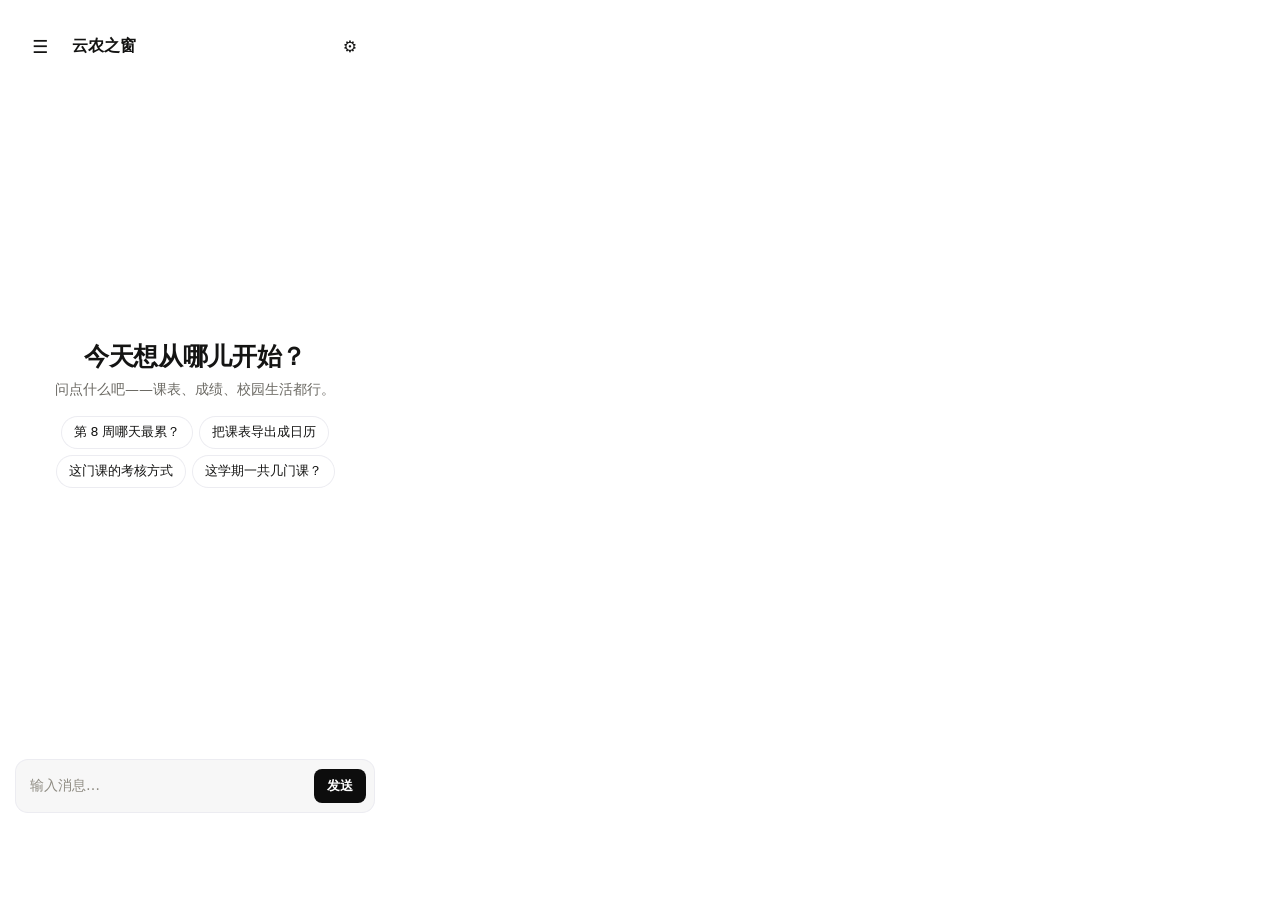
==== design/android-nav-mockups/phone.html @ ba13597c "design(android): 分层导航规格（手机无 rail + 全高抽屉 / 平板 rail 64 / 桌面平层）+ 视觉稿" ====
<!doctype html>
<html lang="zh-CN">
<head>
<meta charset="utf-8">
<title>Android 导航两态</title>
<style>
  *{box-sizing:border-box}
  html,body{margin:0;padding:0;overflow:hidden;background:#fff;
    font-family:"Microsoft YaHei UI","Segoe UI",system-ui,sans-serif}
  body[data-t="a"]{--canvas:#FFFFFF;--surface:#F7F7F7;--alt:#EFEFEF;--ink:#141413;--soft:#6C6A64;
    --faint:#8E8B82;--line:#E8E8E8;--accent:#0D0D0D;--chip:#FFFFFF;--chipRing:#ECECF1;--field:#F7F7F7;--fieldRing:#ECECF1}
  body[data-t="c"]{--canvas:#F5F4ED;--surface:#FAF9F5;--alt:#EFEEE4;--ink:#141413;--soft:#6C6A64;
    --faint:#8E8B82;--line:#E6DFD8;--accent:#A9583E;--chip:#FAF9F5;--chipRing:#E6DFD8;--field:#FAF9F5;--fieldRing:#E6DFD8}
  .phone{position:relative;width:390px;height:844px;background:var(--canvas);color:var(--ink);overflow:hidden;display:flex;flex-direction:column}
  .statusbar{height:24px;flex:0 0 auto;background:var(--canvas)}
  .statusrow{height:44px;flex:0 0 auto;display:flex;align-items:center;padding:0 16px;gap:8px}
  .icbtn{width:48px;height:48px;display:grid;place-items:center;font-size:18px;color:var(--ink)}
  .ttl{font-size:16px;font-weight:600}
  .grow{flex:1}
  .content{flex:1;min-height:0;display:flex;flex-direction:column;align-items:center;justify-content:center;padding:0 16px;text-align:center}
  .greet{font-size:25px;font-weight:600;letter-spacing:-.3px;line-height:1.28}
  .tagline{font-size:14px;color:var(--soft);margin-top:8px}
  .chips{display:flex;flex-wrap:wrap;gap:8px;justify-content:center;margin-top:18px}
  .chip{font-size:12.5px;padding:7px 12px;border-radius:999px;background:var(--chip);box-shadow:0 0 0 1px var(--chipRing)}
  .composer{flex:0 0 auto;padding:0 16px 16px}
  .field{height:52px;border-radius:12px;background:var(--field);box-shadow:0 0 0 1px var(--fieldRing);
    display:flex;align-items:center;padding:0 8px 0 14px;gap:8px}
  .ph{flex:1;font-size:14px;color:var(--faint)}
  .send{height:34px;padding:0 13px;border-radius:8px;background:var(--accent);color:var(--canvas);font-size:13px;font-weight:600;display:grid;place-items:center}
  .gesture{height:16px;flex:0 0 auto;background:var(--canvas)}
  /* 抽屉 */
  .scrim{position:absolute;left:0;top:0;right:0;bottom:0;background:rgba(0,0,0,.32);z-index:3}
  .drawer{position:absolute;left:0;top:0;bottom:0;width:320px;background:var(--surface);
    box-shadow:2px 0 16px rgba(0,0,0,.18);display:flex;flex-direction:column;z-index:4}
  body[data-t="b"] .drawer{background:rgba(20,28,48,.92)}
  .dbrand{padding:32px 16px 4px;display:flex;align-items:center}
  .dbrand .b{font-size:17px;font-weight:600}
  .dsub{font-size:12px;color:var(--soft);padding:0 16px 10px}
  .grp{font-size:10px;font-weight:600;letter-spacing:.12em;text-transform:uppercase;color:var(--soft);
    padding:12px 16px 4px}
  .drow{height:44px;display:flex;align-items:center;gap:0;padding:0 16px;position:relative}
  .drow .ic{width:28px;font-size:17px;color:var(--soft)}
  .drow .lb{font-size:14px;margin-left:8px}
  .drow.on{background:var(--alt);font-weight:600}
  .drow.on .ic{color:var(--ink)}
  .drow.on::before{content:"";position:absolute;left:0;top:10px;bottom:10px;width:3px;background:var(--accent);border-radius:2px}
  .dfoot{margin-top:auto;border-top:1px solid var(--line)}
</style>
</head>
<body>
<script>
  const p = new URLSearchParams(location.search);
  const open = p.get('open') === '1';
  const theme = p.get('t') || 'a';
  document.body.dataset.t = theme;

  const rows = [['▢','对话',true], ['▦','我的课表',false], ['▤','成绩查询',false], ['▧','门户通知',false]];
  const rowHtml = ([ic, lb, on]) => `<div class="drow${on ? ' on' : ''}"><div class="ic">${ic}</div><div class="lb">${lb}</div></div>`;

  const closed = `
    <div class="statusbar"></div>
    <div class="statusrow"><div class="icbtn">☰</div><div class="ttl">云农之窗</div>
      <div class="grow"></div><div class="icbtn" style="font-size:16px">⚙</div></div>
    <div class="content">
      <div class="greet">今天想从哪儿开始？</div>
      <div class="tagline">问点什么吧——课表、成绩、校园生活都行。</div>
      <div class="chips">
        <div class="chip">第 8 周哪天最累？</div><div class="chip">把课表导出成日历</div>
        <div class="chip">这门课的考核方式</div><div class="chip">这学期一共几门课？</div>
      </div>
    </div>
    <div class="composer"><div class="field"><div class="ph">输入消息…</div><div class="send">发送</div></div></div>
    <div class="gesture"></div>`;

  const opened = `
    <div class="statusbar"></div>
    <div class="statusrow"><div class="icbtn">☰</div><div class="ttl">云农之窗</div>
      <div class="grow"></div><div class="icbtn" style="font-size:16px">⚙</div></div>
    <div class="content">
      <div class="greet">今天想从哪儿开始？</div>
      <div class="tagline">问点什么吧——课表、成绩、校园生活都行。</div>
      <div class="chips">
        <div class="chip">第 8 周哪天最累？</div><div class="chip">把课表导出成日历</div>
        <div class="chip">这门课的考核方式</div><div class="chip">这学期一共几门课？</div>
      </div>
    </div>
    <div class="composer"><div class="field"><div class="ph">输入消息…</div><div class="send">发送</div></div></div>
    <div class="gesture"></div>
    <div class="scrim"></div>
    <div class="drawer" style="z-index:5">
      <div class="dbrand"><div class="b">云农之窗</div><div class="grow"></div><div style="font-size:16px;color:var(--soft)">✕</div></div>
      <div class="dsub">对话</div>
      <div class="grp">功能</div>${rowHtml(rows[0])}
      <div class="grp">校园 · 3</div>${rows.slice(1).map(rowHtml).join('')}
      <div class="dfoot"><div class="drow"><div class="ic">⚙</div><div class="lb">设置</div></div></div>
    </div>`;

  document.body.innerHTML = `<div class="phone">${open ? opened : closed}</div>`;
</script>
</body>
</html>
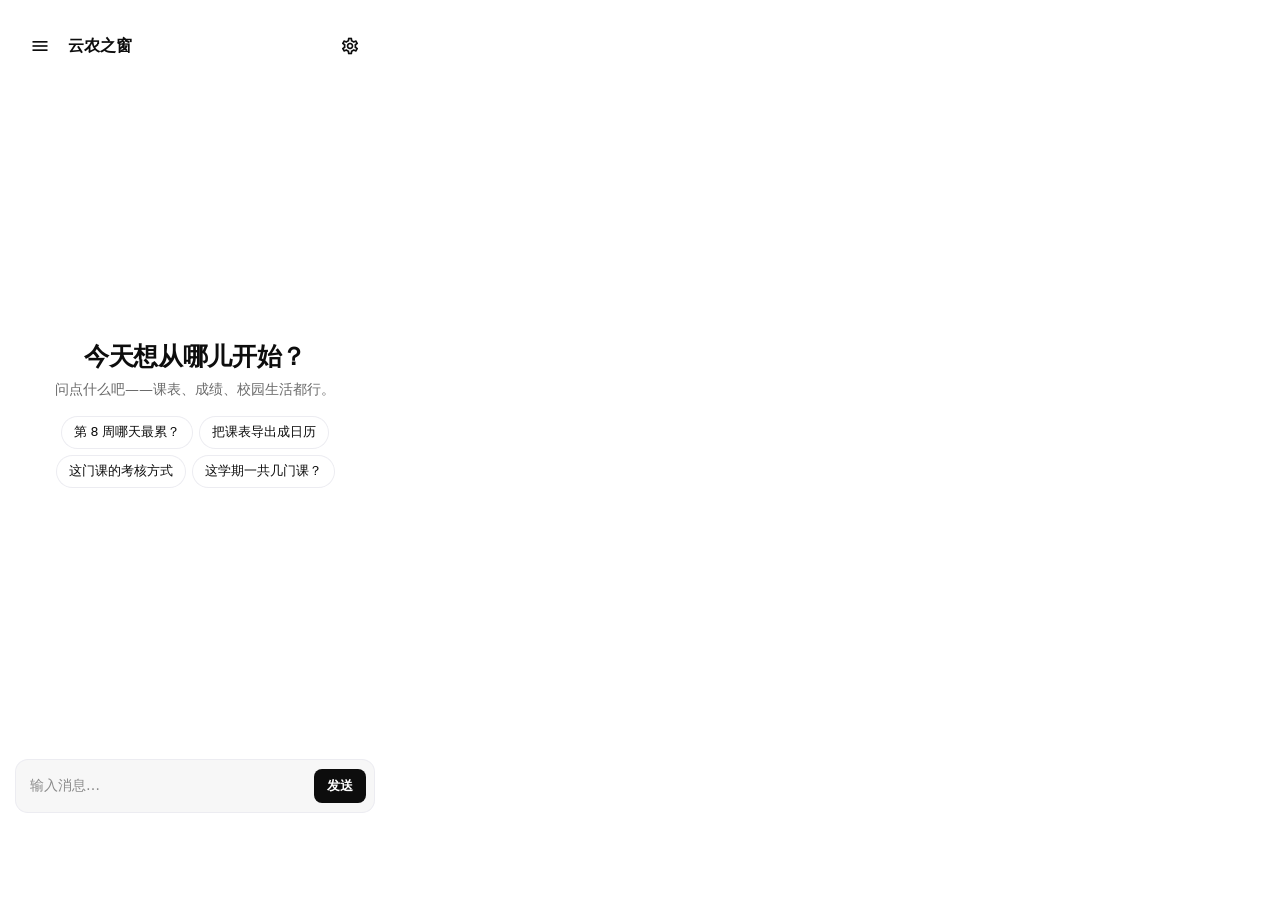
==== commit 57599f8a: "design(android): #84 导航图标定稿（9 语义槽位 / 20dp 描边 / 三主题 token 配色）+ #90 分层导航定稿补遗 - 新增 design/android-nav-i" ====
--- a/design/android-nav-mockups/phone.html
+++ b/design/android-nav-mockups/phone.html
@@ -2,19 +2,32 @@
 <html lang="zh-CN">
 <head>
 <meta charset="utf-8">
-<title>Android 导航两态</title>
+<title>Android 导航两态 · 真实图标</title>
+<!-- 与 Flutter 同源的 MaterialIcons 字体（视觉稿 == 实现） -->
 <style>
+  @font-face{font-family:'MI';src:url('assets/materialicons-regular.otf') format('opentype');font-weight:normal;font-style:normal}
+  .mi{font-family:'MI';display:inline-block;line-height:1;font-weight:normal;font-style:normal;
+      -webkit-font-smoothing:antialiased;text-rendering:geometricPrecision}
   *{box-sizing:border-box}
   html,body{margin:0;padding:0;overflow:hidden;background:#fff;
     font-family:"Microsoft YaHei UI","Segoe UI",system-ui,sans-serif}
-  body[data-t="a"]{--canvas:#FFFFFF;--surface:#F7F7F7;--alt:#EFEFEF;--ink:#141413;--soft:#6C6A64;
-    --faint:#8E8B82;--line:#E8E8E8;--accent:#0D0D0D;--chip:#FFFFFF;--chipRing:#ECECF1;--field:#F7F7F7;--fieldRing:#ECECF1}
+
+  /* A · 极简黑白（浅） */
+  body[data-t="a"]{--canvas:#FFFFFF;--surface:#F7F7F7;--alt:#F0F0F0;--ink:#0D0D0D;--soft:#6B6B6B;
+    --faint:#8A8A8A;--line:#E8E8E8;--accent:#0D0D0D;--chip:#FFFFFF;--chipRing:#ECECF1;--field:#F7F7F7;--fieldRing:#ECECF1;--sendFg:#FFFFFF}
+  /* B · 深蓝玻璃（深） */
+  body[data-t="b"]{--canvas:#070D1C;--surface:#0C1428;--alt:rgba(255,255,255,.10);--ink:#E8EEFC;--soft:#A9BFF0;
+    --faint:#7E92C4;--line:rgba(255,255,255,.10);--accent:#3F68E4;--chip:rgba(255,255,255,.06);--chipRing:rgba(255,255,255,.12);
+    --field:rgba(12,22,44,.52);--fieldRing:rgba(255,255,255,.18);--sendFg:#FFFFFF}
+  /* C · 书本质感（浅） */
   body[data-t="c"]{--canvas:#F5F4ED;--surface:#FAF9F5;--alt:#EFEEE4;--ink:#141413;--soft:#6C6A64;
-    --faint:#8E8B82;--line:#E6DFD8;--accent:#A9583E;--chip:#FAF9F5;--chipRing:#E6DFD8;--field:#FAF9F5;--fieldRing:#E6DFD8}
+    --faint:#8E8B82;--line:#E6DFD8;--accent:#A9583E;--chip:#FAF9F5;--chipRing:#E6DFD8;--field:#FAF9F5;--fieldRing:#E6DFD8;--sendFg:#FFFFFF}
+  body[data-t="b"] .phone{background:linear-gradient(135deg,#0E1C3A,#070D1C 55%,#04070F)}
+
   .phone{position:relative;width:390px;height:844px;background:var(--canvas);color:var(--ink);overflow:hidden;display:flex;flex-direction:column}
-  .statusbar{height:24px;flex:0 0 auto;background:var(--canvas)}
-  .statusrow{height:44px;flex:0 0 auto;display:flex;align-items:center;padding:0 16px;gap:8px}
-  .icbtn{width:48px;height:48px;display:grid;place-items:center;font-size:18px;color:var(--ink)}
+  .statusbar{height:24px;flex:0 0 auto;background:transparent}
+  .statusrow{height:44px;flex:0 0 auto;display:flex;align-items:center;padding:0 16px;gap:4px}
+  .icbtn{width:48px;height:48px;display:grid;place-items:center;color:var(--ink)}
   .ttl{font-size:16px;font-weight:600}
   .grow{flex:1}
   .content{flex:1;min-height:0;display:flex;flex-direction:column;align-items:center;justify-content:center;padding:0 16px;text-align:center}
@@ -26,41 +39,56 @@
   .field{height:52px;border-radius:12px;background:var(--field);box-shadow:0 0 0 1px var(--fieldRing);
     display:flex;align-items:center;padding:0 8px 0 14px;gap:8px}
   .ph{flex:1;font-size:14px;color:var(--faint)}
-  .send{height:34px;padding:0 13px;border-radius:8px;background:var(--accent);color:var(--canvas);font-size:13px;font-weight:600;display:grid;place-items:center}
-  .gesture{height:16px;flex:0 0 auto;background:var(--canvas)}
-  /* 抽屉 */
+  .send{height:34px;padding:0 13px;border-radius:8px;background:var(--accent);color:var(--sendFg);font-size:13px;font-weight:600;display:grid;place-items:center}
+  .gesture{height:16px;flex:0 0 auto;background:transparent}
+
+  /* 抽屉：全高、320、遮罩 32%、右侧 1px 分界 + 投影 */
   .scrim{position:absolute;left:0;top:0;right:0;bottom:0;background:rgba(0,0,0,.32);z-index:3}
   .drawer{position:absolute;left:0;top:0;bottom:0;width:320px;background:var(--surface);
+    border-right:1px solid var(--line);
     box-shadow:2px 0 16px rgba(0,0,0,.18);display:flex;flex-direction:column;z-index:4}
-  body[data-t="b"] .drawer{background:rgba(20,28,48,.92)}
   .dbrand{padding:32px 16px 4px;display:flex;align-items:center}
   .dbrand .b{font-size:17px;font-weight:600}
+  .dbrand .x{color:var(--soft);display:grid;place-items:center;width:32px;height:32px}
   .dsub{font-size:12px;color:var(--soft);padding:0 16px 10px}
   .grp{font-size:10px;font-weight:600;letter-spacing:.12em;text-transform:uppercase;color:var(--soft);
     padding:12px 16px 4px}
-  .drow{height:44px;display:flex;align-items:center;gap:0;padding:0 16px;position:relative}
-  .drow .ic{width:28px;font-size:17px;color:var(--soft)}
-  .drow .lb{font-size:14px;margin-left:8px}
-  .drow.on{background:var(--alt);font-weight:600}
-  .drow.on .ic{color:var(--ink)}
+  .drow{height:44px;display:flex;align-items:center;padding:0 16px;position:relative;color:var(--soft)}
+  .drow .ic{width:20px;display:grid;place-items:center;margin-right:8px}
+  .drow .lb{font-size:14px}
+  .drow.on{background:var(--alt);font-weight:600;color:var(--ink)}
   .drow.on::before{content:"";position:absolute;left:0;top:10px;bottom:10px;width:3px;background:var(--accent);border-radius:2px}
   .dfoot{margin-top:auto;border-top:1px solid var(--line)}
 </style>
 </head>
 <body>
+<script src="nav-icons.js"></script>
 <script>
   const p = new URLSearchParams(location.search);
   const open = p.get('open') === '1';
   const theme = p.get('t') || 'a';
   document.body.dataset.t = theme;
 
-  const rows = [['▢','对话',true], ['▦','我的课表',false], ['▤','成绩查询',false], ['▧','门户通知',false]];
-  const rowHtml = ([ic, lb, on]) => `<div class="drow${on ? ' on' : ''}"><div class="ic">${ic}</div><div class="lb">${lb}</div></div>`;
+  // 入口 = CampusEntry.values（教务门户 / 成绩查询 / 我的课表 / 图书馆 / 正版软件）+ 对话；设置贴底
+  const rows = [
+    { id: 'chat',      label: '对话',     on: true  },
+    { id: 'portal',    label: '教务门户', on: false },
+    { id: 'scores',    label: '成绩查询', on: false },
+    { id: 'timetable', label: '我的课表', on: false },
+    { id: 'library',   label: '图书馆',   on: false },
+    { id: 'software',  label: '正版软件', on: false }
+  ];
+  const rowHtml = (r) =>
+    `<div class="drow${r.on ? ' on' : ''}"><div class="ic">${NAV.icon(r.id, 20)}</div><div class="lb">${r.label}</div></div>`;
 
-  const closed = `
+  const screen = `
     <div class="statusbar"></div>
-    <div class="statusrow"><div class="icbtn">☰</div><div class="ttl">云农之窗</div>
-      <div class="grow"></div><div class="icbtn" style="font-size:16px">⚙</div></div>
+    <div class="statusrow">
+      <div class="icbtn">${NAV.icon('menu', 20)}</div>
+      <div class="ttl">云农之窗</div>
+      <div class="grow"></div>
+      <div class="icbtn">${NAV.icon('settings', 20)}</div>
+    </div>
     <div class="content">
       <div class="greet">今天想从哪儿开始？</div>
       <div class="tagline">问点什么吧——课表、成绩、校园生活都行。</div>
@@ -72,30 +100,17 @@
     <div class="composer"><div class="field"><div class="ph">输入消息…</div><div class="send">发送</div></div></div>
     <div class="gesture"></div>`;
 
-  const opened = `
-    <div class="statusbar"></div>
-    <div class="statusrow"><div class="icbtn">☰</div><div class="ttl">云农之窗</div>
-      <div class="grow"></div><div class="icbtn" style="font-size:16px">⚙</div></div>
-    <div class="content">
-      <div class="greet">今天想从哪儿开始？</div>
-      <div class="tagline">问点什么吧——课表、成绩、校园生活都行。</div>
-      <div class="chips">
-        <div class="chip">第 8 周哪天最累？</div><div class="chip">把课表导出成日历</div>
-        <div class="chip">这门课的考核方式</div><div class="chip">这学期一共几门课？</div>
-      </div>
-    </div>
-    <div class="composer"><div class="field"><div class="ph">输入消息…</div><div class="send">发送</div></div></div>
-    <div class="gesture"></div>
+  const drawer = `
     <div class="scrim"></div>
-    <div class="drawer" style="z-index:5">
-      <div class="dbrand"><div class="b">云农之窗</div><div class="grow"></div><div style="font-size:16px;color:var(--soft)">✕</div></div>
+    <div class="drawer">
+      <div class="dbrand"><div class="b">云农之窗</div><div class="grow"></div><div class="x">${NAV.icon('close', 16)}</div></div>
       <div class="dsub">对话</div>
       <div class="grp">功能</div>${rowHtml(rows[0])}
-      <div class="grp">校园 · 3</div>${rows.slice(1).map(rowHtml).join('')}
-      <div class="dfoot"><div class="drow"><div class="ic">⚙</div><div class="lb">设置</div></div></div>
+      <div class="grp">校园 · ${rows.length - 1}</div>${rows.slice(1).map(rowHtml).join('')}
+      <div class="dfoot"><div class="drow"><div class="ic">${NAV.icon('settings', 20)}</div><div class="lb">设置</div></div></div>
     </div>`;
 
-  document.body.innerHTML = `<div class="phone">${open ? opened : closed}</div>`;
+  document.body.innerHTML = `<div class="phone">${screen}${open ? drawer : ''}</div>`;
 </script>
 </body>
 </html>
